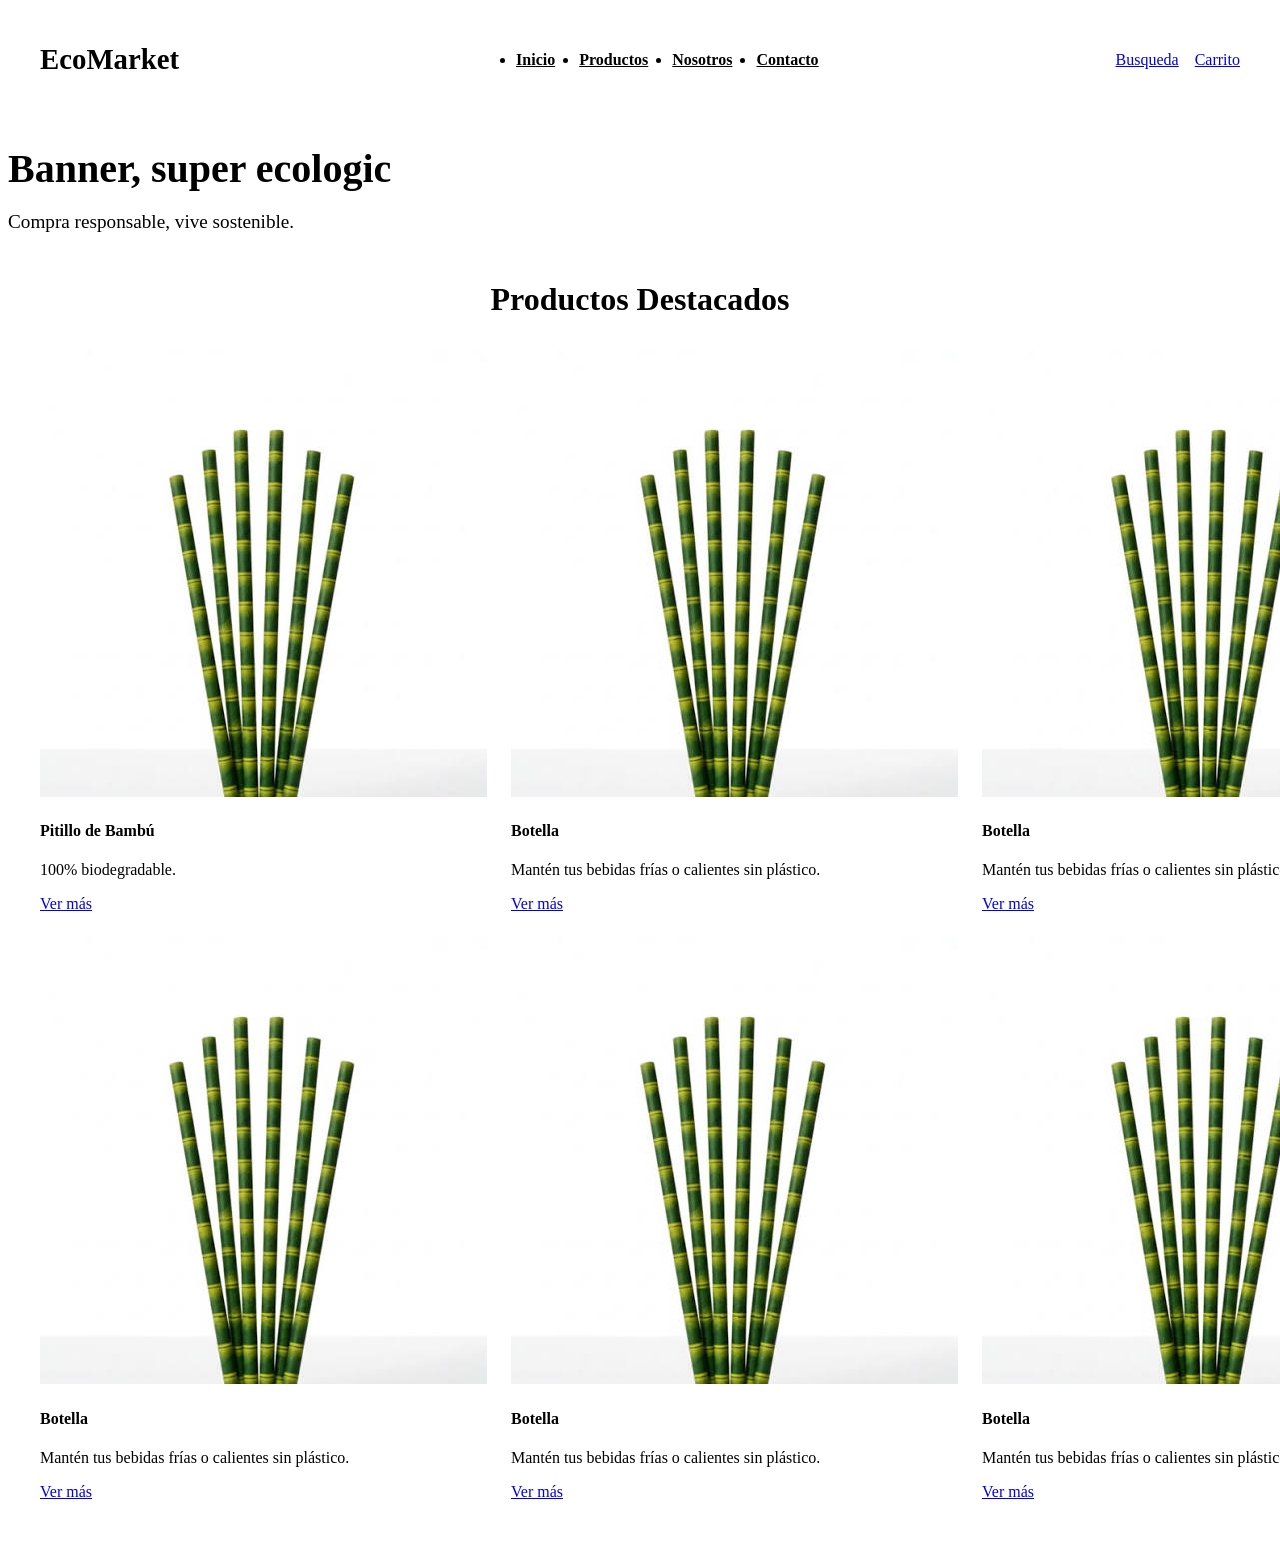
==== index.html @ 339e7976 "se trabajo en la creacion de main.css y la pagina principal con la estructura de 6 productos destaca" ====
<!DOCTYPE html>
<html lang="en">
<head>
    <meta charset="UTF-8">
    <meta name="viewport" content="width=device-width, initial-scale=1.0">
    <title>Eco-market</title>
    <link rel="stylesheet" href="css/main.css">
    <link rel="stylesheet" href="Css/layout.css">
</head>
<body>
    <header class="site-header">
        <div class="logo">
            <h1>EcoMarket</h1>
        </div>
        <nav class="nav-menu">
            <ul>
                <li><a href="index.html">Inicio</a></li>
                <li><a href="views/products.html">Productos</a></li>
                <li><a href="views/sobre-nosotros.html">Nosotros</a></li>
                <li><a href="views/contacto.html">Contacto</a></li>
            </ul>
        </nav>
        <div class="header-actions">
            <a href="#" class="search-btn" aria-label="Buscar">Busqueda</a>
            <a href="#" class="cart-btn" aria-label="Carrito">Carrito</a>
        </div>
    </header>
    <section class="hero-banner">
        <div class="hero-content">
            <h2>Banner, super ecologic</h2>
            <p>Compra responsable, vive sostenible.</p>
        </div>
    </section>
    <main class="main-content">
        <section class="featured-products">
            <h3>Productos Destacados</h3>
            
            <div class="products-grid">
                <article class="product-card">
                    <img src="img/products/product1.jpg" alt="Cepillo de bambú">
                    <h4>Pitillo de Bambú</h4>
                    <p>100% biodegradable.</p>
                    <a href="views/products.html" class="button-details">Ver más</a>
                </article>
                <article class="product-card">
                    <img src="img/products/product1.jpg" alt="Botella reutilizable">
                    <h4>Botella</h4>
                    <p>Mantén tus bebidas frías o calientes sin plástico.</p>
                    <a href="views/products.html" class="button-details">Ver más</a>
                </article>
                <article class="product-card">
                    <img src="img/products/product1.jpg" alt="Botella reutilizable">
                    <h4>Botella</h4>
                    <p>Mantén tus bebidas frías o calientes sin plástico.</p>
                    <a href="views/products.html" class="button-details">Ver más</a>
                </article>
                <article class="product-card">
                    <img src="img/products/product1.jpg" alt="Botella reutilizable">
                    <h4>Botella</h4>
                    <p>Mantén tus bebidas frías o calientes sin plástico.</p>
                    <a href="views/products.html" class="button-details">Ver más</a>
                </article>
                <article class="product-card">
                    <img src="img/products/product1.jpg" alt="Botella reutilizable">
                    <h4>Botella</h4>
                    <p>Mantén tus bebidas frías o calientes sin plástico.</p>
                    <a href="views/products.html" class="button-details">Ver más</a>
                </article>
                <article class="product-card">
                    <img src="img/products/product1.jpg" alt="Botella reutilizable">
                    <h4>Botella</h4>
                    <p>Mantén tus bebidas frías o calientes sin plástico.</p>
                    <a href="views/products.html" class="button-details">Ver más</a>
                </article>
            </div>
        </section>
    </main>
</body>
</html>
---- Css/layout.css ----
/* layout-Header, Footer, Grid systems*/
/* main */
.site-header {
  background-color: var(--white);
  padding: 1rem 2rem;
  display: flex;
  justify-content: space-between;
  align-items: center;
  box-shadow: 0 2px 8px var(--shadow-color);
  position: sticky;
  top: 0;
  z-index: 100;
}

.logo h1 {
  color: var(--primary-dark);
  font-size: 1.8rem;
  font-weight: bold;
}

.nav-menu ul {
  display: flex;
  gap: 1.5rem;
}

.nav-menu a {
  font-weight: 600;
  color: var(--text-color);
  transition: color var(--transition-fast);
}

.nav-menu a.active,
.nav-menu a:hover {
  color: var(--primary-dark);
}

.header-actions {
  display: flex;
  gap: 1rem;
}




.hero-content h2 {
  font-size: 2.5rem;
  margin-bottom: 1rem;
}

.hero-content p {
  font-size: 1.2rem;
  margin-bottom: 2rem;
}


.main-content {
  max-width: 1200px;
  margin: 3rem auto;
  padding: 0 1.5rem;
}

.featured-products h3 {
  text-align: center;
  font-size: 2rem;
  margin-bottom: 2rem;
  color: var(--primary-dark);
}


.products-grid {
  display: grid;
  grid-template-columns: repeat(1, 1fr); /* 1 columna en móvil */
  gap: 2rem;
}

/*BASE PARA CELULARES (Se aplica por defecto a pantallas pequeñas) */
.products-grid {
  display: grid;
  grid-template-columns: 1fr; /* Una sola columna para que encaje perfecto en el celular */
  gap: 1.5rem;
}



/* 3. ESCRITORIO / COMPUTADOR (Se activa en pantallas mayores a 1024px) */
@media (min-width: 1024px) {
  .products-grid {
    grid-template-columns: repeat(3, 1fr); /* Se expande a 3 columnas */
  }
}

@media (min-width: 1024px) {
  .products-grid {
    grid-template-columns: repeat(3, 1fr); /* 3 columnas en escritorio */
  }
}


.site-footer {
  background-color: var(--text-color);
  color: var(--white);
  text-align: center;
  padding: 2rem 1rem;
  margin-top: 4rem;
}

.site-footer p {
  margin-bottom: 0.5rem;
  font-size: 0.9rem;
}
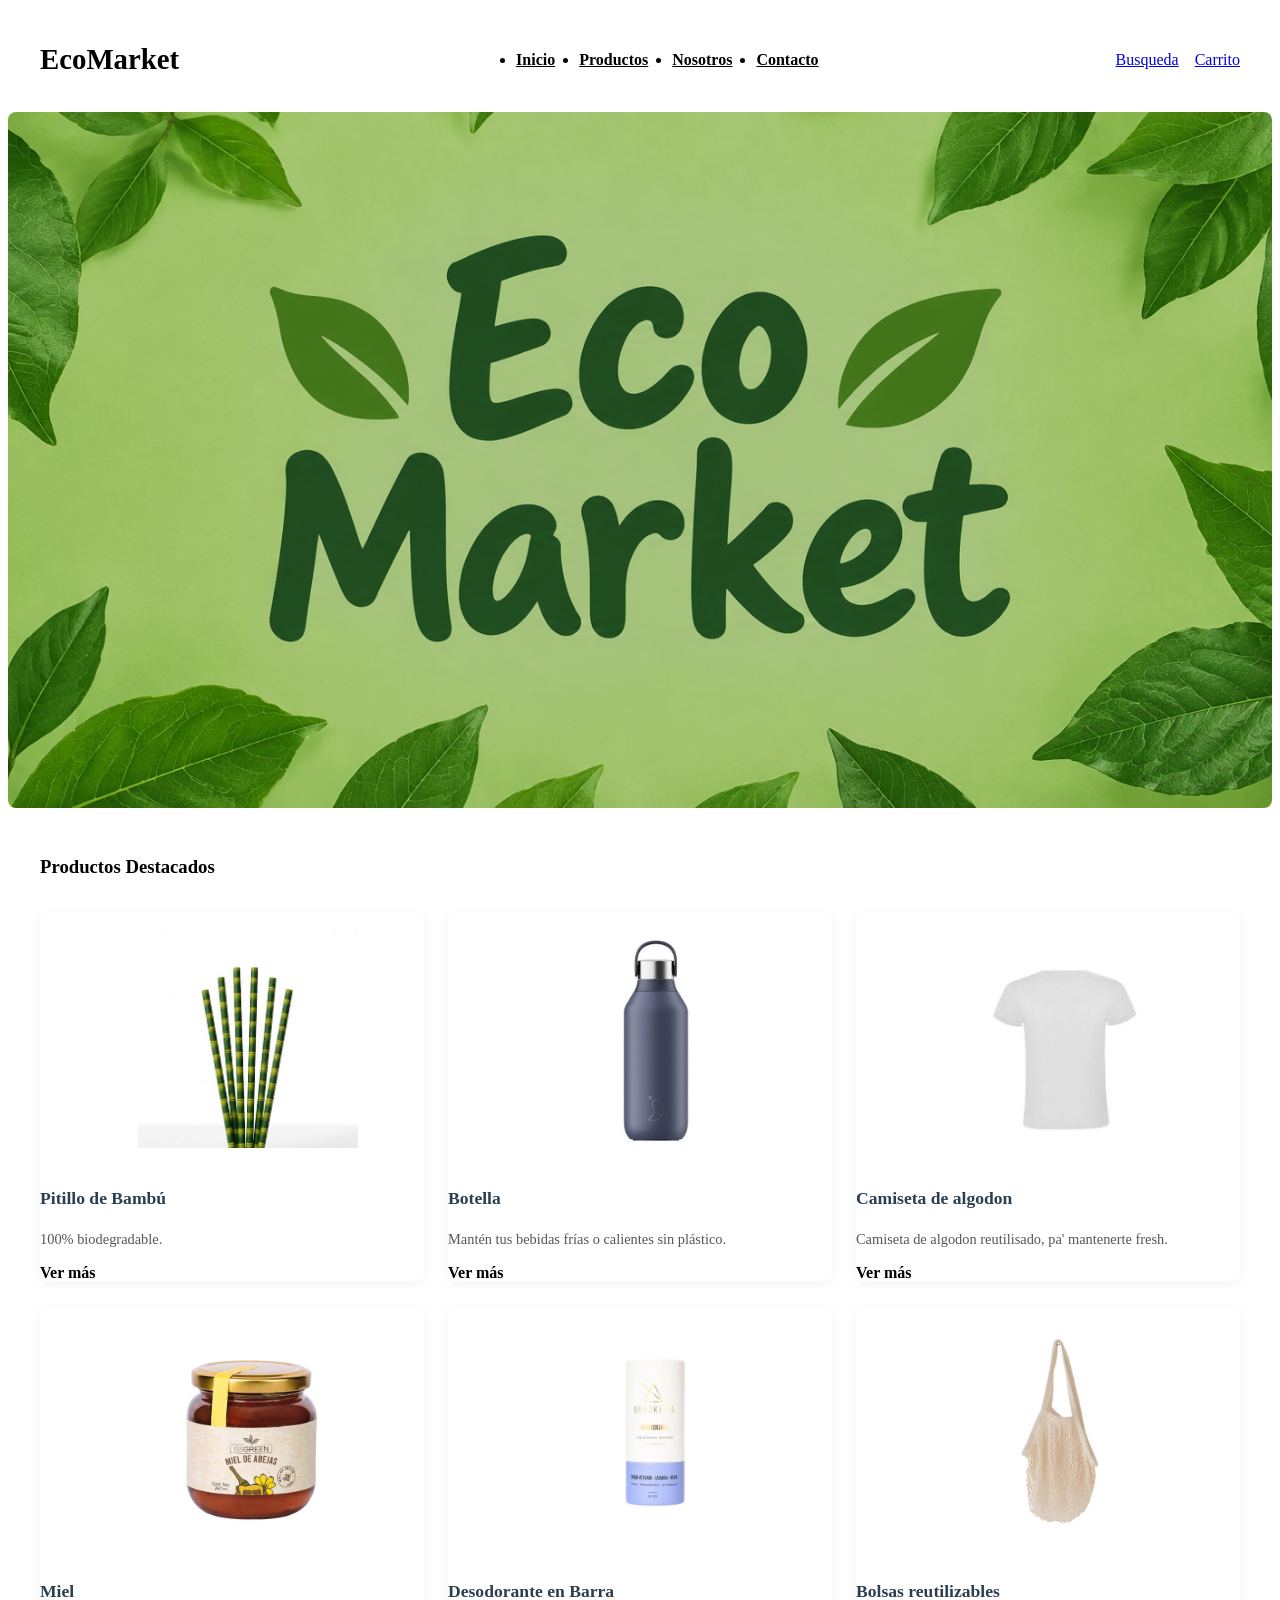
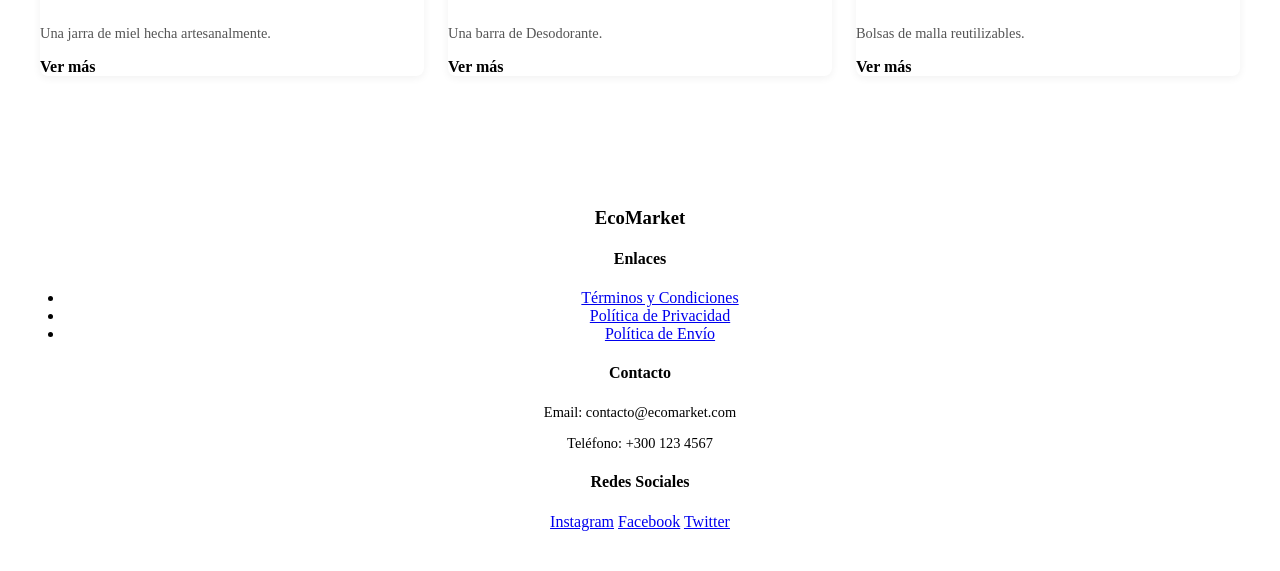
==== commit 2078383e: "pagina principal con sus productos destacados, logo y enlaces" ====
--- a/index.html
+++ b/index.html
@@ -26,10 +26,7 @@
         </div>
     </header>
     <section class="hero-banner">
-        <div class="hero-content">
-            <h2>Banner, super ecologic</h2>
-            <p>Compra responsable, vive sostenible.</p>
-        </div>
+        <div class="hero-content"></div>
     </section>
     <main class="main-content">
         <section class="featured-products">
@@ -43,37 +40,65 @@
                     <a href="views/products.html" class="button-details">Ver más</a>
                 </article>
                 <article class="product-card">
-                    <img src="img/products/product1.jpg" alt="Botella reutilizable">
+                    <img src="img/products/product2.jpg" alt="Botella reutilizable">
                     <h4>Botella</h4>
                     <p>Mantén tus bebidas frías o calientes sin plástico.</p>
                     <a href="views/products.html" class="button-details">Ver más</a>
                 </article>
                 <article class="product-card">
-                    <img src="img/products/product1.jpg" alt="Botella reutilizable">
-                    <h4>Botella</h4>
-                    <p>Mantén tus bebidas frías o calientes sin plástico.</p>
+                    <img src="img/products/product4.png" alt="Camiseta">
+                    <h4>Camiseta de algodon</h4>
+                    <p>Camiseta de algodon reutilisado, pa' mantenerte fresh.</p>
                     <a href="views/products.html" class="button-details">Ver más</a>
                 </article>
                 <article class="product-card">
-                    <img src="img/products/product1.jpg" alt="Botella reutilizable">
-                    <h4>Botella</h4>
-                    <p>Mantén tus bebidas frías o calientes sin plástico.</p>
+                    <img src="img/products/product7.png" alt="Miel">
+                    <h4>Miel</h4>
+                    <p>Una jarra de miel hecha artesanalmente.</p>
                     <a href="views/products.html" class="button-details">Ver más</a>
                 </article>
                 <article class="product-card">
-                    <img src="img/products/product1.jpg" alt="Botella reutilizable">
-                    <h4>Botella</h4>
-                    <p>Mantén tus bebidas frías o calientes sin plástico.</p>
+                    <img src="img/products/product8.png" alt="Desodorante">
+                    <h4>Desodorante en Barra</h4>
+                    <p>Una barra de Desodorante.</p>
                     <a href="views/products.html" class="button-details">Ver más</a>
                 </article>
                 <article class="product-card">
-                    <img src="img/products/product1.jpg" alt="Botella reutilizable">
-                    <h4>Botella</h4>
-                    <p>Mantén tus bebidas frías o calientes sin plástico.</p>
+                    <img src="img/products/product5.png" alt="Bolsas reutilizable">
+                    <h4>Bolsas reutilizables</h4>
+                    <p>Bolsas de malla reutilizables.</p>
                     <a href="views/products.html" class="button-details">Ver más</a>
                 </article>
             </div>
         </section>
     </main>
+    <footer class="site-footer">
+        <div class="footer-container">
+            <div class="footer-col">
+                <h3>EcoMarket</h3>
+            </div>
+            <div class="footer-col">
+                <h4>Enlaces</h4>
+                <ul>
+                    <li><a href="#">Términos y Condiciones</a></li>
+                    <li><a href="#">Política de Privacidad</a></li>
+                    <li><a href="#">Política de Envío</a></li>
+                </ul>
+            </div>
+            <div class="footer-col">
+                <h4>Contacto</h4>
+                <p>Email: contacto@ecomarket.com</p>
+                <p>Teléfono: +300 123 4567</p>
+            </div>
+            <div class="footer-col">
+                <h4>Redes Sociales</h4>
+                <div class="social-links">
+                    <a href="#" target="_blank">Instagram</a>
+                    <a href="#" target="_blank">Facebook</a>
+                    <a href="#" target="_blank">Twitter</a>
+                </div>
+            </div>
+        </div>
+    </footer>
 </body>
 </html>
--- a/Css/layout.css
+++ b/Css/layout.css
@@ -42,16 +42,65 @@
 
 
 
-.hero-content h2 {
-  font-size: 2.5rem;
+.hero-banner {
+  background-image: url('../img/hero/hero.jpg'); 
+  background-size: cover; 
+  background-position: center; 
+  background-repeat: no-repeat; 
+  min-height: 600px; 
+  display: flex;
+  justify-content: center; 
+  padding: 3rem;
+  border-radius: var(--border-radius, 8px);
+  margin-bottom: 2rem; 
+}
+
+.product-card {
+  background-color: var(--white);
+  border-radius: 8px;
+  overflow: hidden; 
+  box-shadow: 0 2px 8px rgba(0, 0, 0, 0.06);
+  display: flex;
+  flex-direction: column;
+  height: 100%;
+}
+
+.product-card img {
+  width: 100%;
+  height: 220px; 
+  object-fit: contain; 
+  padding: 1rem;
+  background-color:var(--white)
+}
+
+.product-card-body,
+.product-card-content {
+  padding: 1.2rem;
+  display: flex;
+  flex-direction: column;
+  flex-grow: 1; 
+}
+
+.product-card h4,
+.product-card h3 {
+  font-size: 1.1rem;
+  font-weight: 700;
+  color: #2c3e50;
+  margin-bottom: 0.5rem;
+}
+
+.product-card p {
+  font-size: 0.9rem;
+  color: #555555;
   margin-bottom: 1rem;
-}
-
-.hero-content p {
-  font-size: 1.2rem;
-  margin-bottom: 2rem;
-}
-
+  flex-grow: 1; 
+}
+
+.product-card a {
+  color: var(--text-color);
+  font-weight: 600;
+  text-decoration: none;
+}
 
 .main-content {
   max-width: 1200px;
@@ -59,19 +108,85 @@
   padding: 0 1.5rem;
 }
 
-.featured-products h3 {
-  text-align: center;
-  font-size: 2rem;
-  margin-bottom: 2rem;
+
+.filters-sidebar {
+  background-color: var(--white);
+  padding: 1.5rem;
+  border-radius: var(--border-radius);
+  box-shadow: 0 4px 12px var(--shadow-color);
+  height: fit-content;
+}
+
+.filter-group {
+  margin-bottom: 1.5rem;
+}
+
+.filter-group h4 {
+  margin-bottom: 0.5rem;
   color: var(--primary-dark);
 }
 
-
 .products-grid {
   display: grid;
-  grid-template-columns: repeat(1, 1fr); /* 1 columna en móvil */
+  grid-template-columns: 1fr;
+  gap: 1.5rem;
+}
+
+.pagination {
+  display: flex;
+  justify-content: center;
+  gap: 0.5rem;
+  margin-top: 3rem;
+}
+
+.page-link {
+  padding: 0.5rem 1rem;
+  background-color: var(--white);
+  border: 1px solid #ddd;
+  border-radius: 8px;
+  color: var(--text-color);
+  font-weight: 600;
+}
+
+.page-link.active,
+.page-link:hover {
+  background-color: var(--primary-color);
+  color: var(--white);
+  border-color: var(--primary-color);
+}
+.catalog-layout {
+  display: grid;
+  grid-template-columns: 260px 1fr; /* 260px para los filtros, el resto (1fr) para los productos */
   gap: 2rem;
-}
+  padding: 2rem;
+  align-items: start;
+  max-width: 1200px;
+  margin: 0 auto;
+}
+
+@media (min-width: 1024px) {
+  .catalog-layout {
+    grid-template-columns: 250px 1fr;
+  }
+
+  .filters-sidebar {
+    position: sticky;
+    top: 5rem;
+  }
+
+  .products-grid {
+    grid-template-columns: repeat(3, 1fr);
+  }
+}
+
+.featured-products-grid,
+.products-grid {
+  display: grid;
+  grid-template-columns: repeat(auto-fit, minmax(250px, 1fr));
+  gap: 2rem;
+  padding: 1rem 0;
+}
+
 
 /*BASE PARA CELULARES (Se aplica por defecto a pantallas pequeñas) */
 .products-grid {
@@ -109,3 +224,26 @@
   font-size: 0.9rem;
 }
 
+/* Layout */
+.contact-layout {
+  display: grid;
+  grid-template-columns: 2fr 1fr;
+  gap: 2rem;
+  padding: 2rem;
+  max-width: 1100px;
+  margin: 0 auto;
+  align-items: start;
+}
+
+.contact-info-sidebar {
+  display: flex;
+  flex-direction: column;
+  gap: 1.5rem;
+}
+
+
+@media (max-width: 768px) {
+  .contact-layout {
+    grid-template-columns: 1fr;
+  }
+}
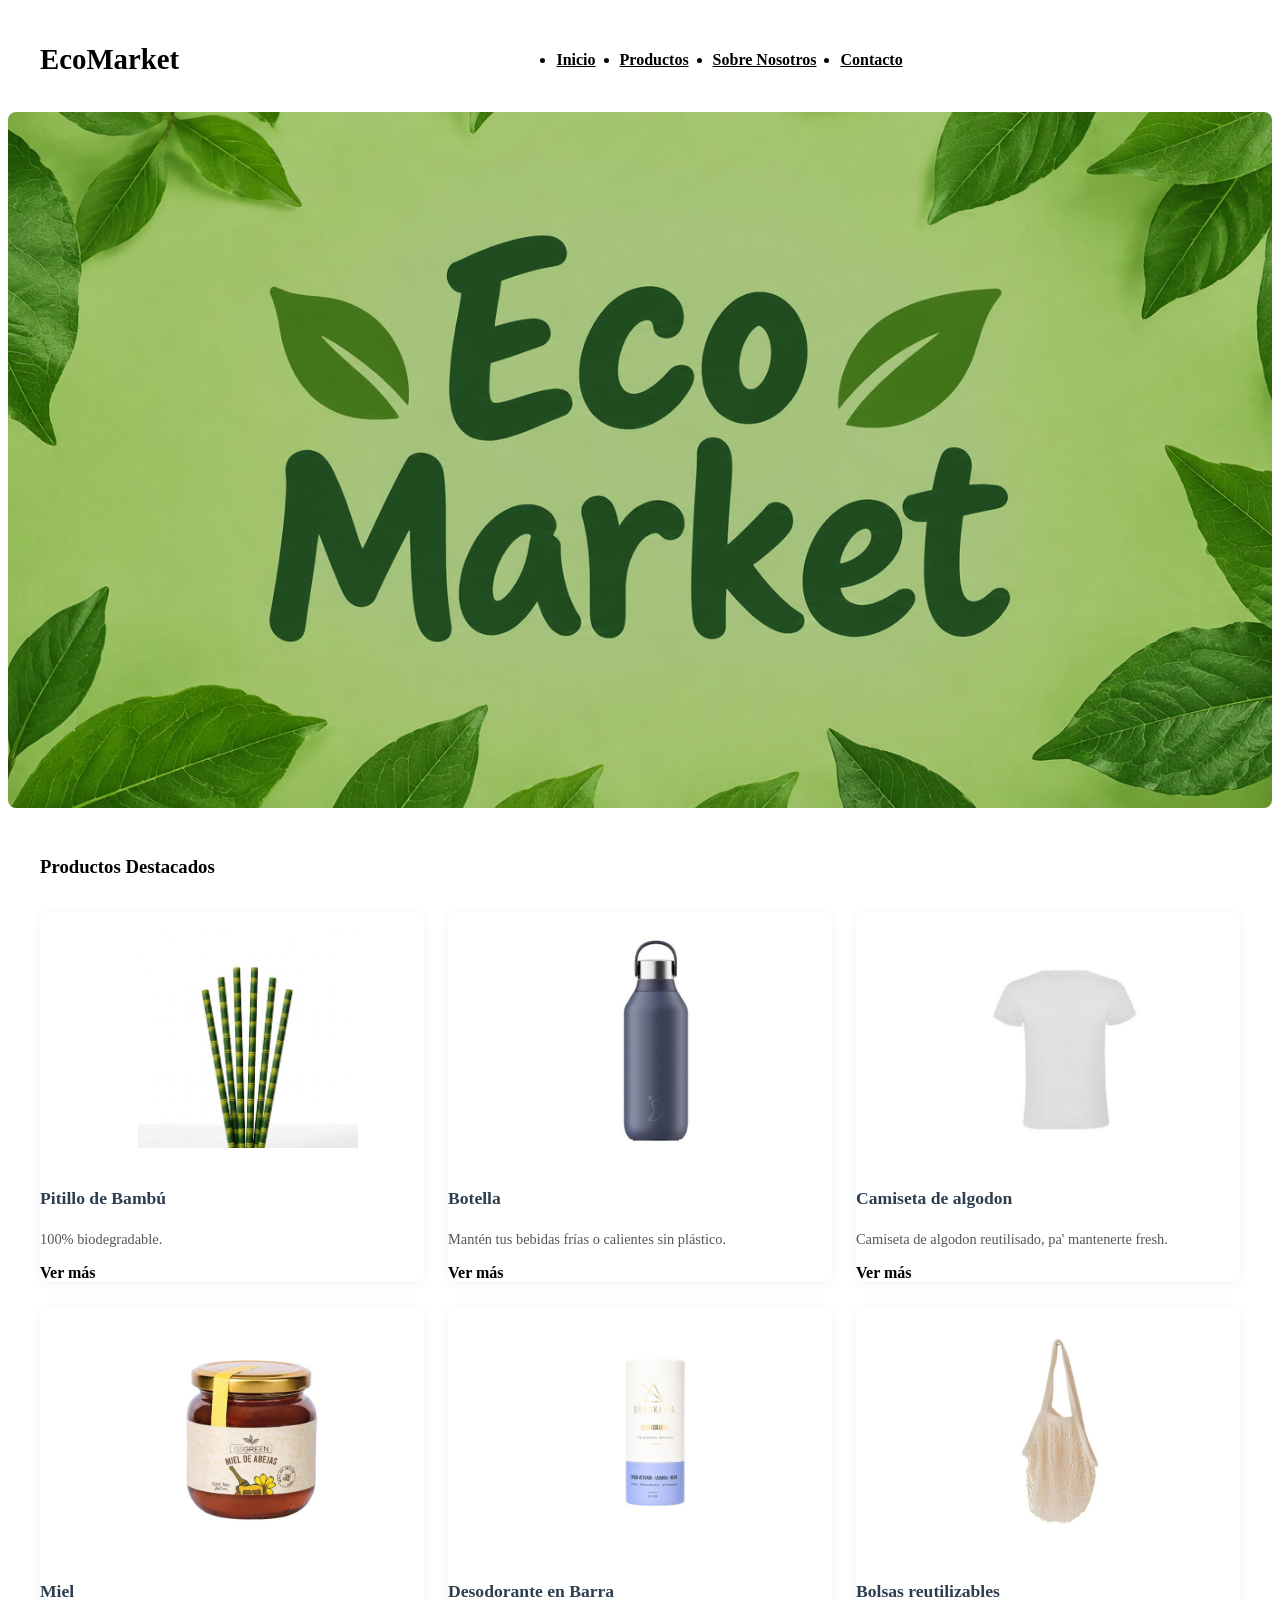
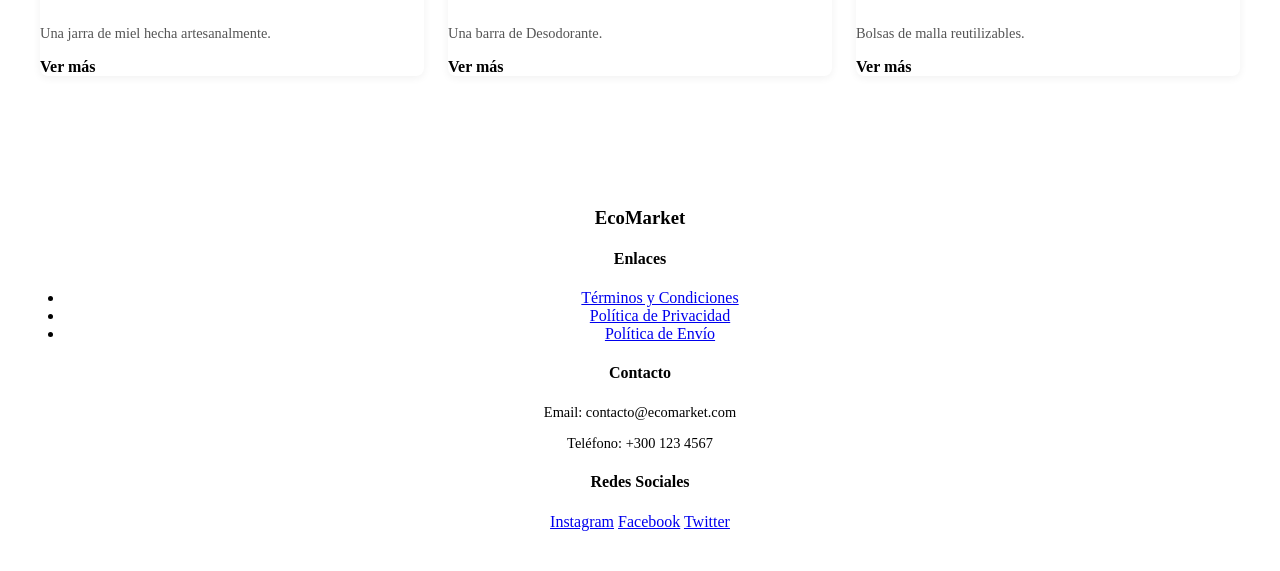
==== commit 0dc3e6e1: "añadido la información de la pagina sobre nosotros más el banner y animaciones" ====
--- a/index.html
+++ b/index.html
@@ -16,14 +16,11 @@
             <ul>
                 <li><a href="index.html">Inicio</a></li>
                 <li><a href="views/products.html">Productos</a></li>
-                <li><a href="views/sobre-nosotros.html">Nosotros</a></li>
+                <li><a href="views/sobre-nosotros.html">Sobre Nosotros</a></li>
                 <li><a href="views/contacto.html">Contacto</a></li>
             </ul>
         </nav>
-        <div class="header-actions">
-            <a href="#" class="search-btn" aria-label="Buscar">Busqueda</a>
-            <a href="#" class="cart-btn" aria-label="Carrito">Carrito</a>
-        </div>
+        <div class="header-actions"></div>
     </header>
     <section class="hero-banner">
         <div class="hero-content"></div>
--- a/Css/layout.css
+++ b/Css/layout.css
@@ -27,11 +27,6 @@
   font-weight: 600;
   color: var(--text-color);
   transition: color var(--transition-fast);
-}
-
-.nav-menu a.active,
-.nav-menu a:hover {
-  color: var(--primary-dark);
 }
 
 .header-actions {
@@ -224,26 +219,80 @@
   font-size: 0.9rem;
 }
 
-/* Layout */
-.contact-layout {
-  display: grid;
-  grid-template-columns: 2fr 1fr;
-  gap: 2rem;
-  padding: 2rem;
+/* Layout Sobre Nosotros */
+.about-layout {
   max-width: 1100px;
   margin: 0 auto;
-  align-items: start;
-}
-
-.contact-info-sidebar {
-  display: flex;
-  flex-direction: column;
-  gap: 1.5rem;
-}
-
+  padding: 2rem;
+  display: flex;
+  flex-direction: column;
+  gap: 2rem;
+}
+
+.about-block {
+  display: grid;
+  gap: 2rem;
+  align-items: center;
+}
+
+.about-block.left-image {
+  grid-template-columns: 250px 1fr;
+}
+
+.about-block.right-image {
+  grid-template-columns: 1fr 250px;
+}
 
 @media (max-width: 768px) {
-  .contact-layout {
+  .about-block.left-image,
+  .about-block.right-image {
     grid-template-columns: 1fr;
   }
+
+  .about-block.right-image .about-image-placeholder {
+    grid-row: 1;
+  }
+}
+.story-image {
+  flex: 1;
+  background-color: #f4f6f8;
+  height: 250px;
+  border-radius: 6px;
+  display: flex;
+  align-items: center;
+  justify-content: center;
+  color: #888888;
+  border: 1px dashed #cccccc;
+  font-weight: 500;
+}
+.testimonial-carousel {
+  display: flex;
+  gap: 1.5rem;
+  overflow-x: auto;
+  padding-bottom: 1rem;
+  padding: 10px 5px 15px 5px;
+  scroll-snap-type: x mandatory;
+  scrollbar-width: thin;
+}
+
+.testimonial-card {
+  flex: 0 0 320px;
+  scroll-snap-align: start;
+  background-color: #ffffff;
+  padding: 2rem;
+  border-radius: 8px;
+  border: 1px solid #e0e0e0;
+  display: flex;
+  flex-direction: column;
+  align-items: center;
+  text-align: center;
+}
+@media (max-width: 768px) {
+  .story-section {
+    flex-direction: column;
+  }
+  .story-image {
+    width: 100%;
+    height: 180px;
+  }
 }
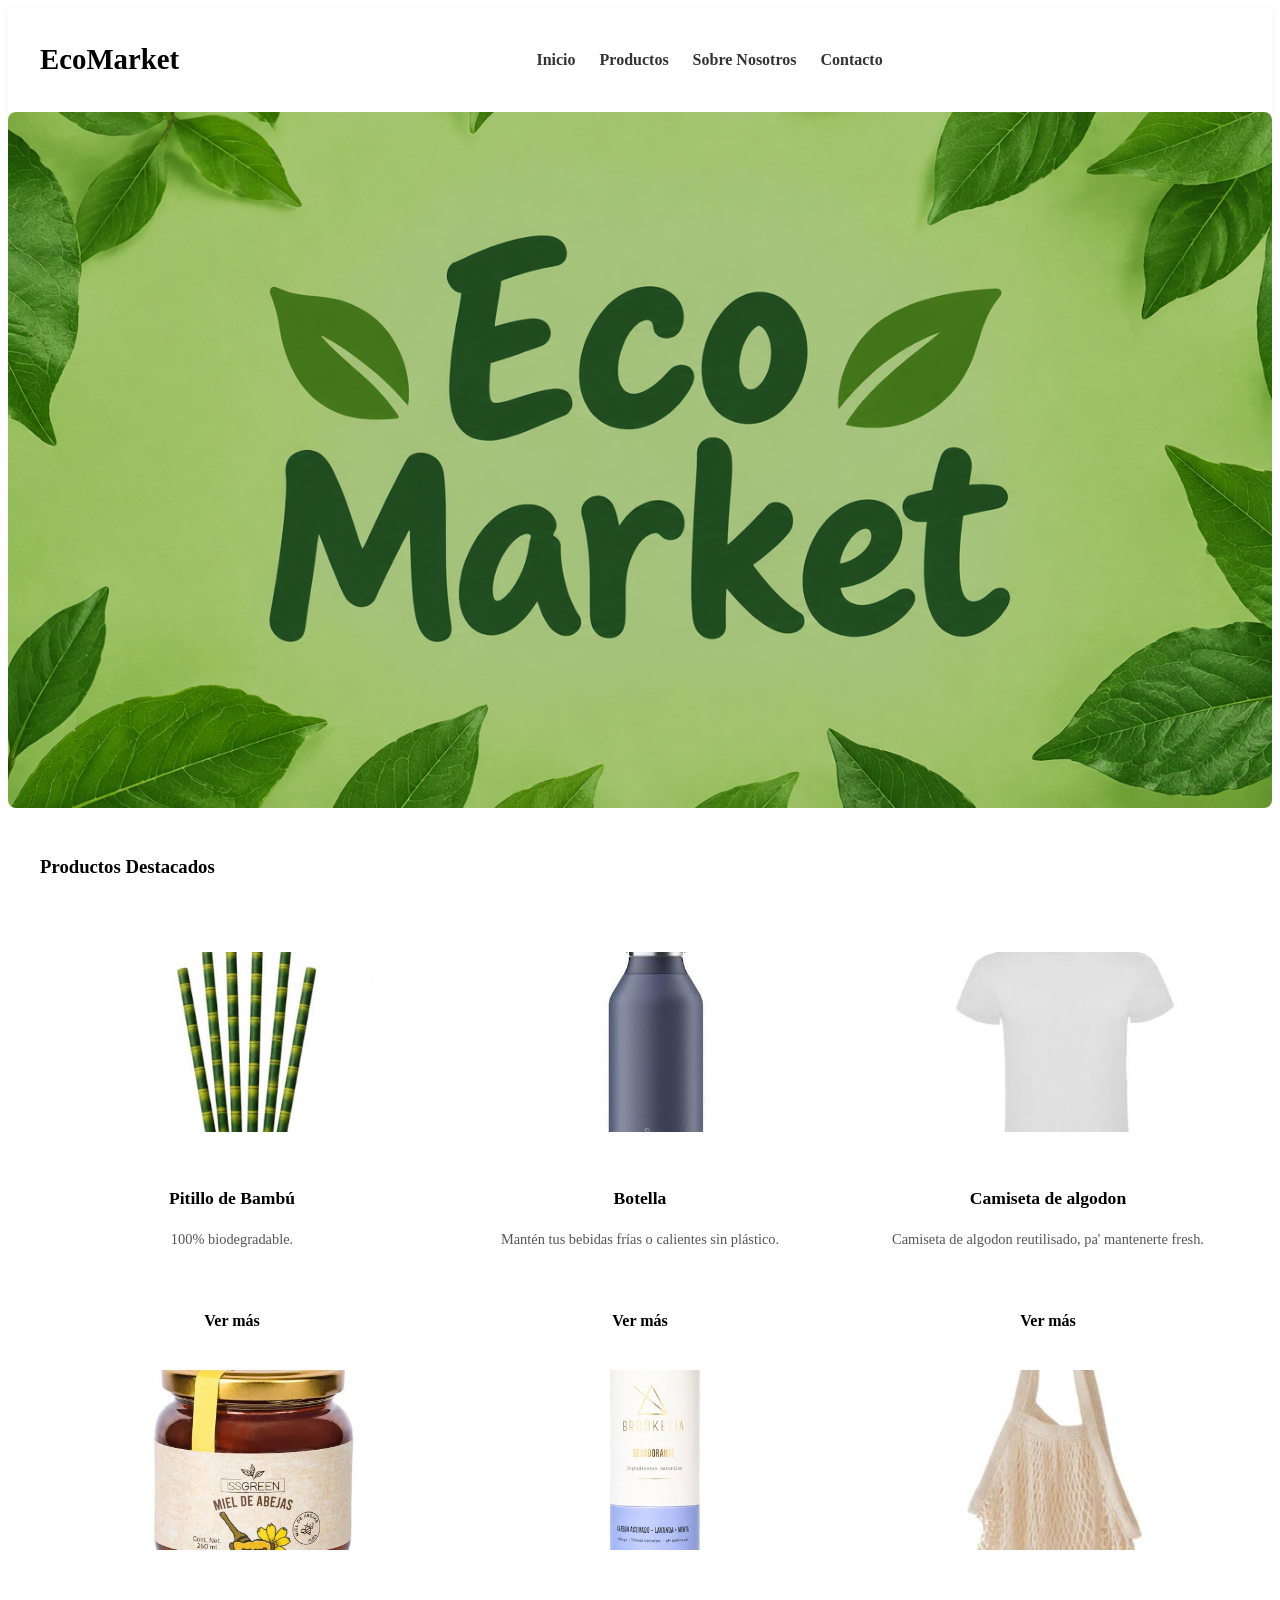
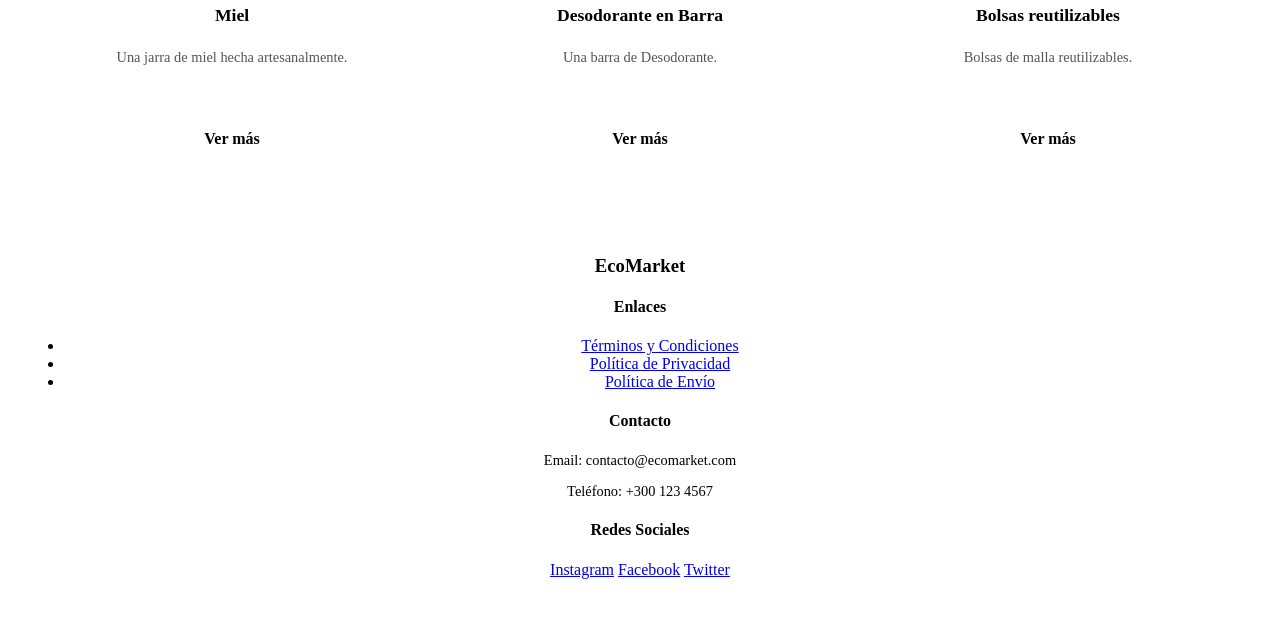
==== commit dfd0e63e: "corrigiendo rutas de css en el index principal" ====
--- a/index.html
+++ b/index.html
@@ -6,6 +6,8 @@
     <title>Eco-market</title>
     <link rel="stylesheet" href="css/main.css">
     <link rel="stylesheet" href="Css/layout.css">
+    <link rel="stylesheet" href="Css/animations.css">
+    <link rel="stylesheet" href="Css/components.css">
 </head>
 <body>
     <header class="site-header">
@@ -22,7 +24,7 @@
         </nav>
         <div class="header-actions"></div>
     </header>
-    <section class="hero-banner">
+    <section class="hero-banner-principal">
         <div class="hero-content"></div>
     </section>
     <main class="main-content">
--- a/Css/layout.css
+++ b/Css/layout.css
@@ -1,16 +1,44 @@
 /* layout-Header, Footer, Grid systems*/
 /* main */
 .site-header {
-  background-color: var(--white);
-  padding: 1rem 2rem;
   display: flex;
   justify-content: space-between;
   align-items: center;
-  box-shadow: 0 2px 8px var(--shadow-color);
-  position: sticky;
-  top: 0;
-  z-index: 100;
-}
+  padding: 1rem 2rem;
+  background-color: var(--white, #ffffff);
+  box-shadow: 0 2px 8px rgba(0, 0, 0, 0.05);
+}
+
+.nav-menu ul {
+  display: flex;
+  gap: 1.5rem;
+  list-style: none; 
+  margin: 0;
+  padding: 0;
+}
+
+.nav-menu a {
+  text-decoration: none;
+  font-weight: 600;
+  color: #333333;
+}
+
+
+.main-content, 
+.featured-section {
+  max-width: 1200px;
+  margin: 0 auto;       
+  padding: 2rem;        
+}
+
+.featured-section h2, 
+.section-title {
+  font-size: 2rem;
+  font-weight: 700;
+  color: #2c3e50;
+  margin-bottom: 1.5rem;
+}
+
 
 .logo h1 {
   color: var(--primary-dark);
@@ -23,11 +51,6 @@
   gap: 1.5rem;
 }
 
-.nav-menu a {
-  font-weight: 600;
-  color: var(--text-color);
-  transition: color var(--transition-fast);
-}
 
 .header-actions {
   display: flex;
--- a/Css/animations.css
+++ b/Css/animations.css
@@ -0,0 +1,45 @@
+.btn-details:hover {
+  background-color: var(--primary-dark);
+  color: var(--white);
+}
+.filter-label {
+    transition: background-color 0.2s ease, color 0.2s ease;
+}
+/* animaciones contacto*/
+.btn-submit {
+  transition: background-color 0.3s ease, transform 0.2s ease;
+}
+
+.nav-menu a.active,
+.nav-menu a:hover {
+  color: var(--primary-dark);
+}
+
+.btn-submit:hover {
+  background-color: var(--primarly-dark);
+  transform: translateY(-2px);
+}
+
+.form-input:not(:placeholder-shown),
+.form-textarea:not(:placeholder-shown) {
+  border-color: #d32f2f; /* Rojo */
+  box-shadow: 0 0 0 3px rgba(211, 47, 47, 0.1); 
+}
+
+.form-input:focus:valid {
+  outline: none;
+  border-color: var(--primary-color);
+  box-shadow: 0 0 0 3px rgba(46, 125, 50, 0.15);
+}
+.principle-card,
+.testimonial-card,
+.story-section {
+  transition: transform 0.3s ease, box-shadow 0.3s ease;
+}
+
+.principle-card:hover,
+.testimonial-card:hover,
+.story-section:hover {
+  transform: translateY(-5px);
+  box-shadow: 0 8px 20px rgba(0, 0, 0, 0.08);
+}
--- a/Css/components.css
+++ b/Css/components.css
@@ -0,0 +1,245 @@
+/* components */
+
+.hero-banner-principal {
+  background-image: url('../img/hero/hero.jpg'); 
+  background-size: cover; 
+  background-position: center; 
+  background-repeat: no-repeat; 
+  min-height: 600px; 
+  display: flex;
+  justify-content: center; 
+  padding: 3rem;
+  border-radius: var(--border-radius, 8px);
+  margin-bottom: 2rem; 
+}
+
+.product-card {
+  background-color: var(--white);
+  border-radius: var(--border-radius);
+  padding: 1.5rem;
+  text-align: center;
+  box-shadow: 0 4px 12px var(--shadow-color);
+  
+
+  display: flex;
+  flex-direction: column;
+  justify-content: space-between;
+  position: relative; 
+  
+  transition: transform var(--transition-fast), box-shadow var(--transition-fast);
+}
+
+.product-card img {
+  border-radius: calc(var(--border-radius) - 4px);
+  height: 180px;
+  object-fit: cover;
+  margin-bottom: 1rem;
+}
+
+.product-card h4 {
+  font-size: 1.1rem;
+  margin-bottom: 0.5rem;
+  color: var(--text-color);
+}
+
+.product-price {
+  font-weight: bold;
+  color: var(--primary-dark);
+  font-size: 1.1rem;
+  margin-bottom: 1rem;
+}
+
+
+.btn-details {
+  display: inline-block;
+  background-color: transparent;
+  color: var(--primary-dark);
+  border: 2px solid var(--primary-dark);
+  padding: 0.5rem 1.2rem;
+  font-weight: 600;
+  border-radius: 20px;
+  transition: all var(--transition-fast);
+}
+
+
+
+/* Ocultar los inputs de radio técnicos */
+.hidden-radio {
+  display: none;
+}
+
+
+.filter-label {
+  display: block;
+  padding: 0.6rem 1rem;
+  margin-bottom: 0.4rem;
+  background-color: #f4f6f8;
+  border-radius: 4px;
+  cursor: pointer;
+  font-weight: 500;
+}
+
+.filter-label:hover {
+  background-color: #e0e0e0;
+}
+
+#cat-todos:checked ~ .filters-sidebar label[for="cat-todos"],
+#cat-cuidado:checked ~ .filters-sidebar label[for="cat-cuidado"],
+#cat-hogar:checked ~ .filters-sidebar label[for="cat-hogar"], 
+#cat-alimento:checked ~ .filters-sidebar label[for="cat-alimento"], 
+#cat-moda:checked ~ .filters-sidebar label[for="cat-moda"] {
+  background-color: var(--primary-dark);
+  color: var(--white);
+  font-weight: 600;
+}
+
+#cat-cuidado:checked ~ .catalog-section .products-grid .product-card:not(.item-cuidado) {
+  display: none;
+}
+
+#cat-hogar:checked ~ .catalog-section .products-grid .product-card:not(.item-hogar) {
+  display: none;
+}
+
+#cat-alimento:checked ~ .catalog-section .products-grid .product-card:not(.item-alimento) {
+  display: none;
+}
+
+#cat-moda:checked ~ .catalog-section .products-grid .product-card:not(.item-moda) {
+  display: none;
+}
+
+/* contacto*/
+/* Tarjeta principal */
+.contact-form-card {
+  background-color: #ffffff;
+  padding: 2.5rem;
+  border: 1px solid #e0e0e0;
+}
+
+/* components sobre nosostros*/
+.hero-banner {
+  background-image: url('../img/hero/hero-sobre-nosotros.jpg'); 
+  background-size: cover; 
+  background-position: center; 
+  background-repeat: no-repeat; 
+  
+
+  min-height: 600px; 
+
+  display: flex;
+  justify-content: center; 
+  align-items: center; 
+  padding: 3rem;
+  border-radius: var(--border-radius, 8px);
+  margin-bottom: 2rem; 
+}
+
+.hero-content,.hero-content h3 {
+
+  text-align: center;
+  max-width: 600px; 
+  color: var(--text-color); 
+  font-size: 3.5rem; 
+  margin-bottom: 5.5rem; 
+  font-weight: 700;
+}
+
+
+
+.contact-form-card h2 {
+  font-size: 1.8rem;
+  margin-bottom: 1.5rem;
+  color: #2c3e50;
+}
+
+.form-group {
+  margin-bottom: 1.5rem;
+}
+
+.form-group label {
+  display: block;
+  margin-bottom: 0.5rem;
+  font-weight: 600;
+  color: #333333;
+}
+
+.form-input {
+  width: 100%;
+  padding: 0.75rem;
+  border: 1px solid #cccccc;
+  border-radius: 6px;
+  font-size: 0.95rem;
+  box-sizing: border-box;
+}
+
+.form-input:focus {
+  outline: none;
+  border-color: #2e7d32;
+  box-shadow: 0 0 0 3px rgba(46, 125, 50, 0.15);
+}
+
+.form-textarea {
+  resize: vertical;
+  min-height: 120px;
+}
+.btn-submit {
+  background-color: var(--primary-color);
+  color: var(--white);
+  padding: 0.8rem;
+  border-radius: 6px;
+  border: none;
+}
+
+.info-card {
+  background-color: var(--white);
+  padding: 1.5rem;
+  border: 1px solid #e0e0e0;
+  border-radius: 8px;
+  box-shadow: 0 2px 8px var(--shadow-color);
+}
+
+.info-card h3 {
+  font-size: 1.1rem;
+  color: #333333;
+  margin-bottom: 0.5rem;
+}
+
+.info-highlight {
+  font-size: 1.2rem;
+  font-weight: bold;
+  color: var(--primary-dark);
+}
+.about-hero-card h2 {
+  font-size: 2.2rem;
+  color: #2c3e50;
+  margin-bottom: 0.5rem;
+}
+
+.about-tagline {
+  font-size: 1.1rem;
+  color: #666666;
+  margin: 0;
+}
+
+
+.about-block {
+  background-color: #ffffff;
+  padding: 2rem;
+  border: 5px solid #e0e0e0;
+  border-radius: 8px;
+  box-shadow: 0 2px 8px rgba(0, 0, 0, 0.04);
+}
+
+
+
+.about-text-content p {
+  line-height: 1.6;
+  color: #444444;
+  margin-bottom: 1rem;
+  font-size: 0.95rem;
+}
+
+.about-text-content p:last-child {
+  margin-bottom: 0;
+}
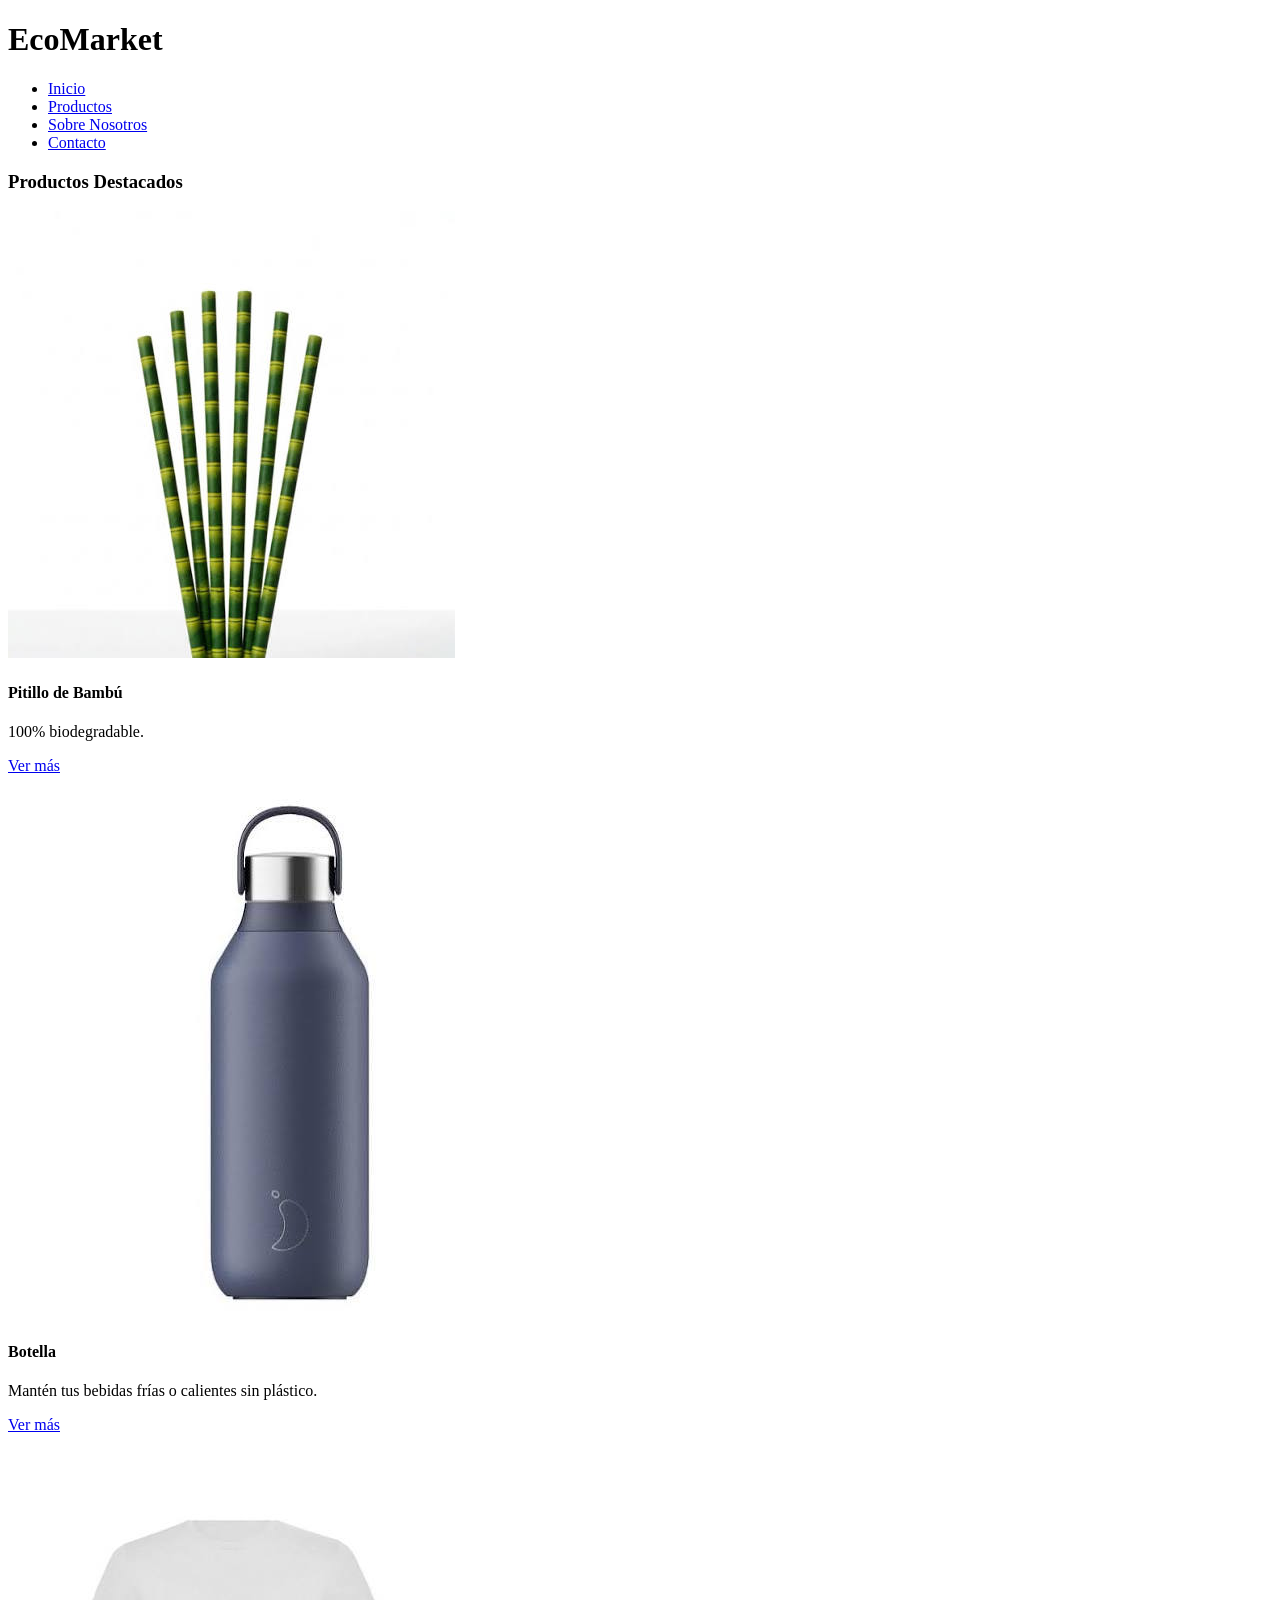
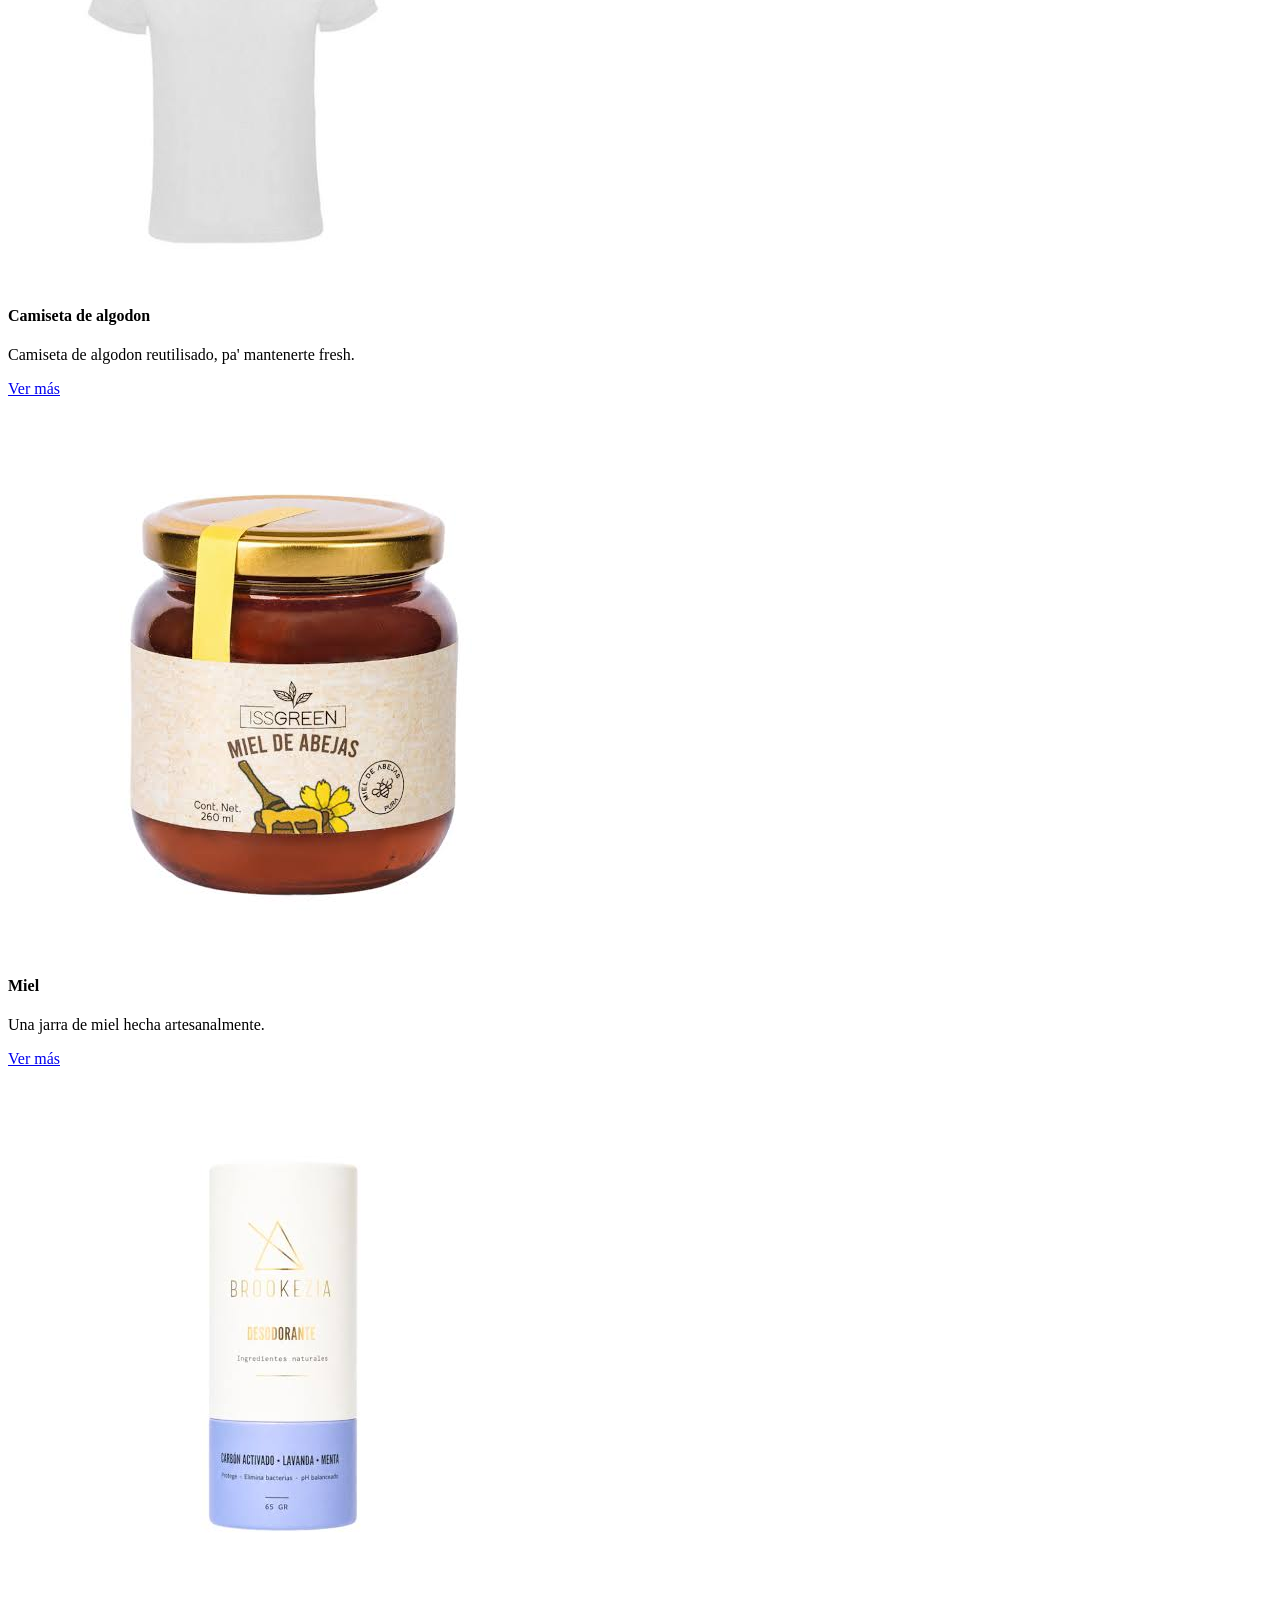
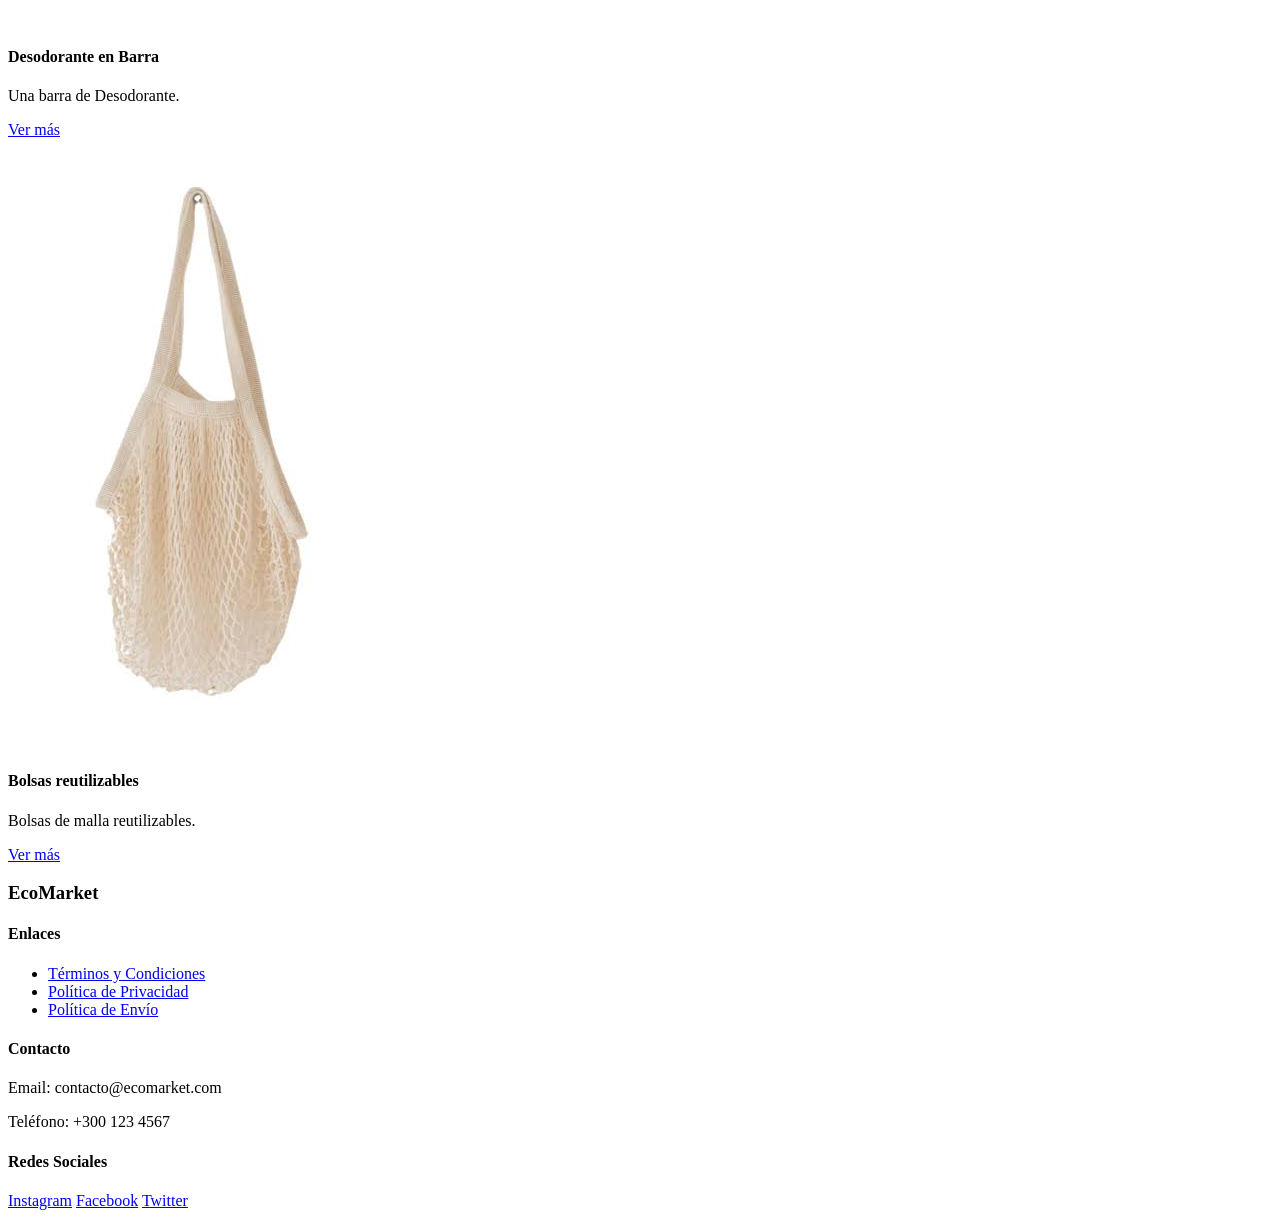
==== commit 7f5324eb: "cambiando las rutas Css a css porque de pronto ese es el problema" ====
--- a/index.html
+++ b/index.html
@@ -5,9 +5,9 @@
     <meta name="viewport" content="width=device-width, initial-scale=1.0">
     <title>Eco-market</title>
     <link rel="stylesheet" href="css/main.css">
-    <link rel="stylesheet" href="Css/layout.css">
-    <link rel="stylesheet" href="Css/animations.css">
-    <link rel="stylesheet" href="Css/components.css">
+    <link rel="stylesheet" href="css/layout.css">
+    <link rel="stylesheet" href="css/animations.css">
+    <link rel="stylesheet" href="css/components.css">
 </head>
 <body>
     <header class="site-header">
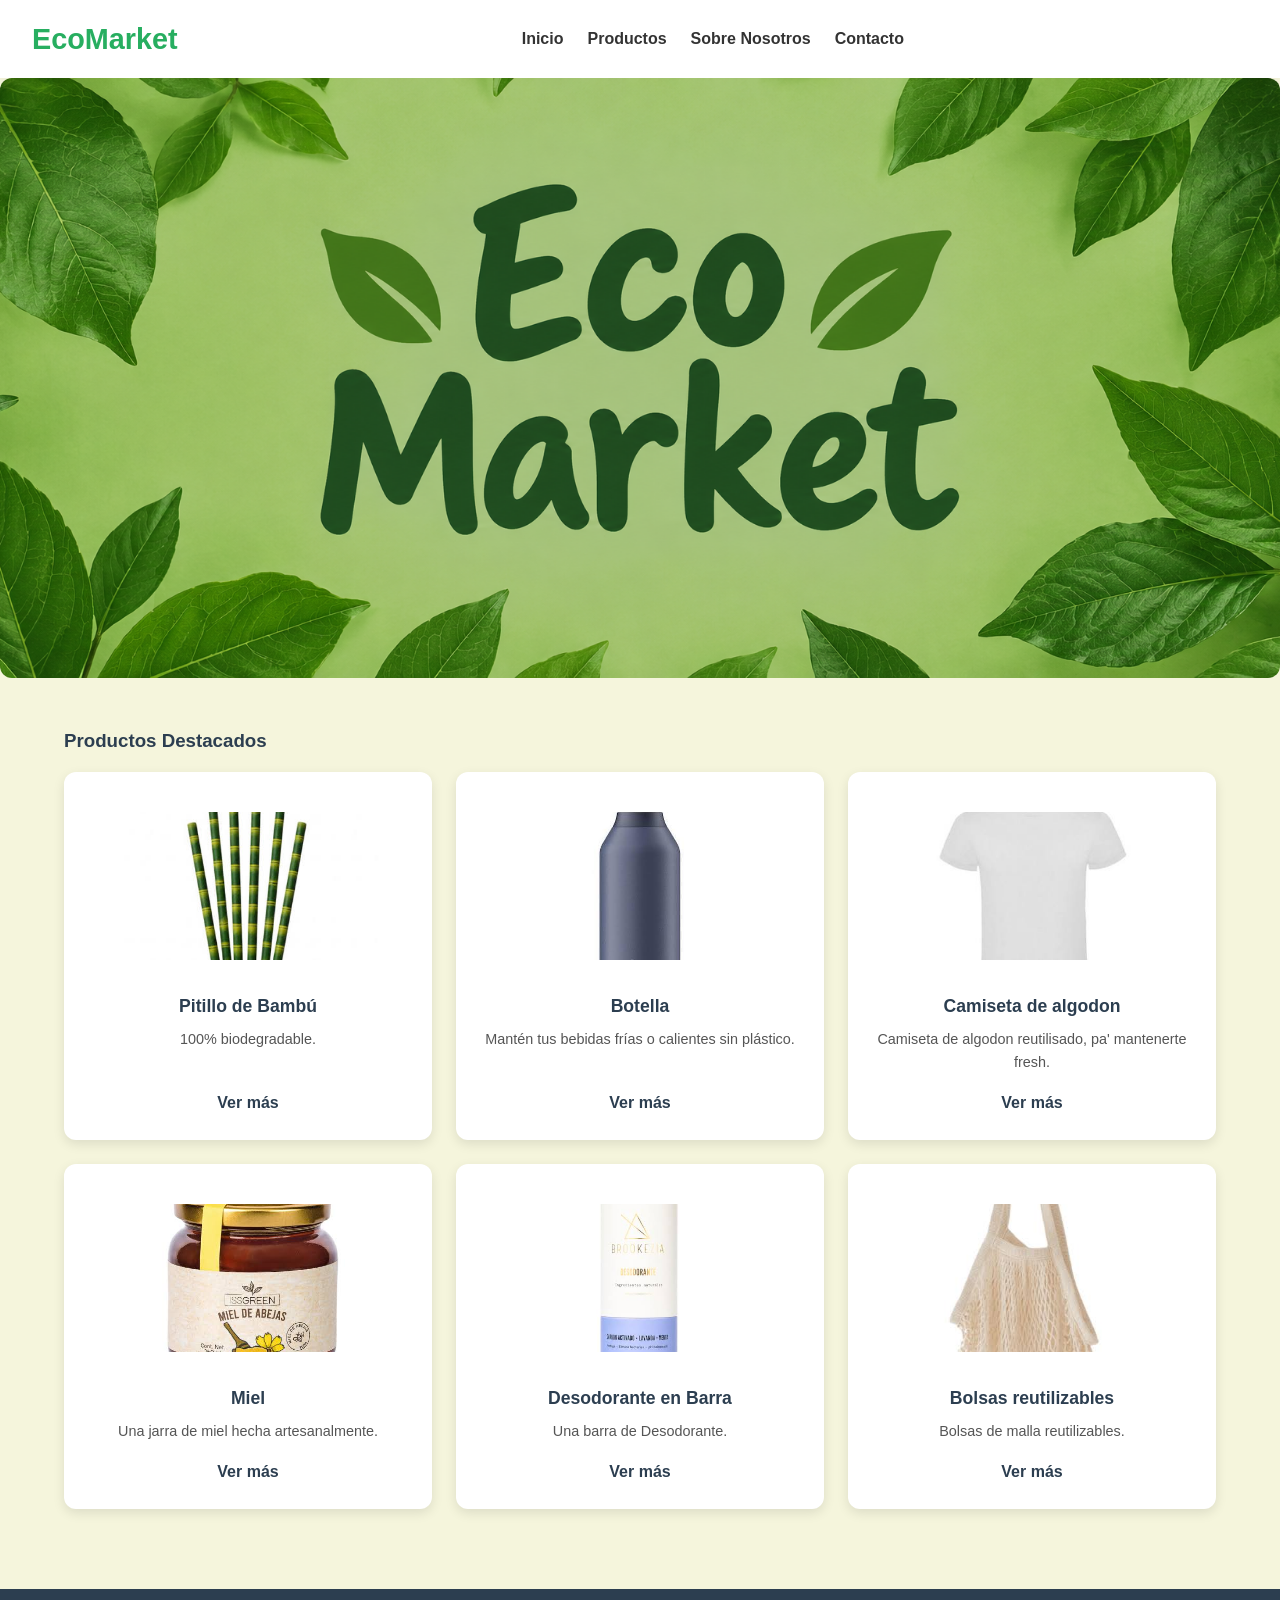
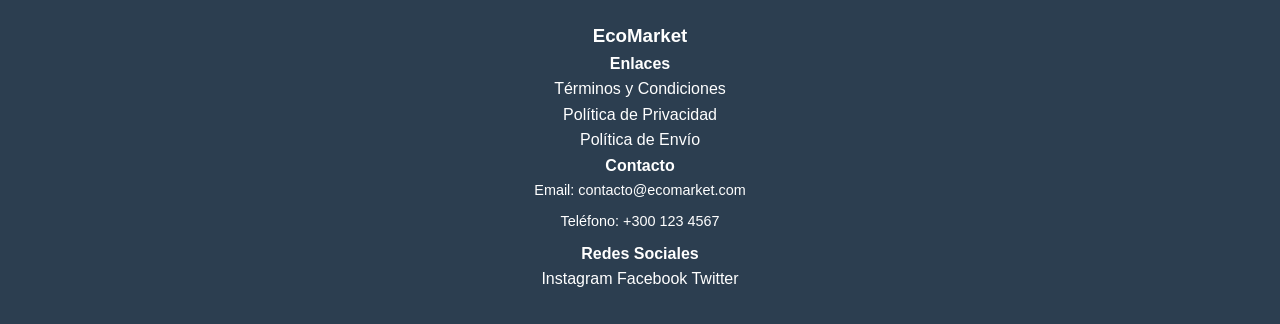
==== commit 833c59b8: "refinando la parte de soporte a celular y cambiando la ruta de css por tercera vez" ====
--- a/index.html
+++ b/index.html
@@ -4,10 +4,10 @@
     <meta charset="UTF-8">
     <meta name="viewport" content="width=device-width, initial-scale=1.0">
     <title>Eco-market</title>
-    <link rel="stylesheet" href="css/main.css">
-    <link rel="stylesheet" href="css/layout.css">
-    <link rel="stylesheet" href="css/animations.css">
-    <link rel="stylesheet" href="css/components.css">
+    <link rel="stylesheet" href="Css/main.css">
+    <link rel="stylesheet" href="Css/layout.css">
+    <link rel="stylesheet" href="Css/animations.css">
+    <link rel="stylesheet" href="Css/components.css">
 </head>
 <body>
     <header class="site-header">
--- a/Css/main.css
+++ b/Css/main.css
@@ -0,0 +1,44 @@
+/* main-Reset, variables, tipografía como se utilizara todo*/
+:root {
+  --primary-color: #2ecc71;
+  --primary-dark: #27ae60;
+  --bg-light: #f5f5dc;
+  --text-color: #2c3e50;
+  --text-muted: #7f8c8d;
+  --white: #ffffff;
+  --shadow-color: rgba(0, 0, 0, 0.1);
+  
+  
+
+  --font-family: 'Segoe UI', Tahoma, Geneva, Verdana, sans-serif;
+  --border-radius: 12px;
+  --transition-fast: 0.3s ease;
+}
+
+* {
+  margin: 0;
+  padding: 0;
+  box-sizing: border-box;
+}
+
+body {
+  font-family: var(--font-family);
+  background-color: var(--bg-light);
+  color: var(--text-color);
+  line-height: 1.6;
+}
+
+a {
+  text-decoration: none;
+  color: inherit;
+}
+
+ul {
+  list-style: none;
+}
+
+img {
+  max-width: 100%;
+  height: auto;
+  display: block;
+}
--- a/Css/layout.css
+++ b/Css/layout.css
@@ -0,0 +1,351 @@
+/* layout-Header, Footer, Grid systems*/
+/* main */
+.site-header {
+  display: flex;
+  justify-content: space-between;
+  align-items: center;
+  padding: 1rem 2rem;
+  background-color: var(--white, #ffffff);
+  box-shadow: 0 2px 8px rgba(0, 0, 0, 0.05);
+}
+
+.nav-menu ul {
+  display: flex;
+  gap: 1.5rem;
+  list-style: none; 
+  margin: 0;
+  padding: 0;
+}
+
+.nav-menu a {
+  text-decoration: none;
+  font-weight: 600;
+  color: #333333;
+}
+
+
+.main-content, 
+.featured-section {
+  max-width: 1200px;
+  margin: 0 auto;       
+  padding: 2rem;        
+}
+
+.featured-section h2, 
+.section-title {
+  font-size: 2rem;
+  font-weight: 700;
+  color: #2c3e50;
+  margin-bottom: 1.5rem;
+}
+
+
+.logo h1 {
+  color: var(--primary-dark);
+  font-size: 1.8rem;
+  font-weight: bold;
+}
+
+.nav-menu ul {
+  display: flex;
+  gap: 1.5rem;
+}
+
+
+.header-actions {
+  display: flex;
+  gap: 1rem;
+}
+
+
+
+
+.hero-banner {
+  background-image: url('../img/hero/hero.jpg'); 
+  background-size: cover; 
+  background-position: center; 
+  background-repeat: no-repeat; 
+  min-height: 600px; 
+  display: flex;
+  justify-content: center; 
+  padding: 3rem;
+  border-radius: var(--border-radius, 8px);
+  margin-bottom: 2rem; 
+}
+
+.product-card {
+  background-color: var(--white);
+  border-radius: 8px;
+  overflow: hidden; 
+  box-shadow: 0 2px 8px rgba(0, 0, 0, 0.06);
+  display: flex;
+  flex-direction: column;
+  height: 100%;
+}
+
+.product-card img {
+  max-width: 100%;
+  height: 220px; 
+  object-fit: contain; 
+  padding: 1rem;
+  background-color:var(--white)
+}
+
+.product-card-body,
+.product-card-content {
+  padding: 1.2rem;
+  display: flex;
+  flex-direction: column;
+  flex-grow: 1; 
+}
+
+.product-card h4,
+.product-card h3 {
+  font-size: 1.1rem;
+  font-weight: 700;
+  color: #2c3e50;
+  margin-bottom: 0.5rem;
+}
+
+.product-card p {
+  font-size: 0.9rem;
+  color: #555555;
+  margin-bottom: 1rem;
+  flex-grow: 1; 
+}
+
+.product-card a {
+  color: var(--text-color);
+  font-weight: 600;
+  text-decoration: none;
+}
+
+.main-content {
+  max-width: 1200px;
+  margin: 3rem auto;
+  padding: 0 1.5rem;
+}
+
+
+.filters-sidebar {
+  background-color: var(--white);
+  padding: 1.5rem;
+  border-radius: var(--border-radius);
+  box-shadow: 0 4px 12px var(--shadow-color);
+  height: fit-content;
+}
+
+.filter-group {
+  margin-bottom: 1.5rem;
+}
+
+.filter-group h4 {
+  margin-bottom: 0.5rem;
+  color: var(--primary-dark);
+}
+
+.products-grid {
+  display: grid;
+  grid-template-columns: 1fr;
+  gap: 1.5rem;
+}
+
+.pagination {
+  display: flex;
+  justify-content: center;
+  gap: 0.5rem;
+  margin-top: 3rem;
+}
+
+.page-link {
+  padding: 0.5rem 1rem;
+  background-color: var(--white);
+  border: 1px solid #ddd;
+  border-radius: 8px;
+  color: var(--text-color);
+  font-weight: 600;
+}
+
+.page-link.active,
+.page-link:hover {
+  background-color: var(--primary-color);
+  color: var(--white);
+  border-color: var(--primary-color);
+}
+.catalog-layout {
+  display: grid;
+  grid-template-columns: 260px 1fr; /* 260px para los filtros, el resto (1fr) para los productos */
+  gap: 2rem;
+  padding: 2rem;
+  align-items: start;
+  max-width: 1200px;
+  margin: 0 auto;
+}
+
+@media (min-width: 1024px) {
+  .catalog-layout {
+    grid-template-columns: 250px 1fr;
+  }
+
+  .filters-sidebar {
+    position: sticky;
+    top: 5rem;
+  }
+
+  .products-grid {
+    grid-template-columns: repeat(3, 1fr);
+  }
+}
+
+.featured-products-grid,
+.products-grid {
+  display: grid;
+  grid-template-columns: repeat(auto-fit, minmax(250px, 1fr));
+  gap: 2rem;
+  padding: 1rem 0;
+}
+
+
+/*BASE PARA CELULARES (Se aplica por defecto a pantallas pequeñas) */
+.products-grid {
+  display: grid;
+  grid-template-columns: 1fr; /* Una sola columna para que encaje perfecto en el celular */
+  gap: 1.5rem;
+}
+
+/*celulares*/
+@media (max-width: 768px) {
+  /* El header pasa a organizarse en columna para que el menú no se amontone */
+  .site-header {
+    flex-direction: column;
+    gap: 1rem;
+    padding: 1rem;
+    text-align: center;
+  }
+
+
+  .nav-menu ul {
+    flex-direction: column;
+    gap: 0.8rem;
+  }
+
+
+  .hero-banner {
+    min-height: 300px;
+    padding: 1.5rem;
+  }
+
+  /* Las tarjetas de productos se acomodan a una sola columna o se ajustan mejor */
+  .featured-products-grid,
+  .products-grid {
+    grid-template-columns: 1fr; 
+    padding: 0 1rem;
+  }
+}
+
+
+
+/* 3. ESCRITORIO / COMPUTADOR (Se activa en pantallas mayores a 1024px) */
+@media (min-width: 1024px) {
+  .products-grid {
+    grid-template-columns: repeat(3, 1fr); /* Se expande a 3 columnas */
+  }
+}
+
+@media (min-width: 1024px) {
+  .products-grid {
+    grid-template-columns: repeat(3, 1fr); /* 3 columnas en escritorio */
+  }
+}
+
+
+.site-footer {
+  background-color: var(--text-color);
+  color: var(--white);
+  text-align: center;
+  padding: 2rem 1rem;
+  margin-top: 4rem;
+}
+
+.site-footer p {
+  margin-bottom: 0.5rem;
+  font-size: 0.9rem;
+}
+
+/* Layout Sobre Nosotros */
+.about-layout {
+  max-width: 1100px;
+  margin: 0 auto;
+  padding: 2rem;
+  display: flex;
+  flex-direction: column;
+  gap: 2rem;
+}
+
+.about-block {
+  display: grid;
+  gap: 2rem;
+  align-items: center;
+}
+
+.about-block.left-image {
+  grid-template-columns: 250px 1fr;
+}
+
+.about-block.right-image {
+  grid-template-columns: 1fr 250px;
+}
+
+@media (max-width: 600px) {
+  .about-block.left-image,
+  .about-block.right-image {
+    grid-template-columns: 1fr;
+  }
+
+  .about-block.right-image .about-image-placeholder {
+    grid-row: 1;
+  }
+}
+.story-image {
+  flex: 1;
+  background-color: #f4f6f8;
+  height: 250px;
+  border-radius: 6px;
+  display: flex;
+  align-items: center;
+  justify-content: center;
+  color: #888888;
+  border: 1px dashed #cccccc;
+  font-weight: 500;
+}
+.testimonial-carousel {
+  display: flex;
+  gap: 1.5rem;
+  overflow-x: auto;
+  padding-bottom: 1rem;
+  padding: 10px 5px 15px 5px;
+  scroll-snap-type: x mandatory;
+  scrollbar-width: thin;
+}
+
+.testimonial-card {
+  flex: 0 0 320px;
+  scroll-snap-align: start;
+  background-color: #ffffff;
+  padding: 2rem;
+  border-radius: 8px;
+  border: 1px solid #e0e0e0;
+  display: flex;
+  flex-direction: column;
+  align-items: center;
+  text-align: center;
+}
+@media (max-width: 600px) {
+  .story-section {
+    flex-direction: column;
+  }
+  .story-image {
+    width: 100%;
+    height: 180px;
+  }
+}
--- a/Css/animations.css
+++ b/Css/animations.css
@@ -0,0 +1,45 @@
+.btn-details:hover {
+  background-color: var(--primary-dark);
+  color: var(--white);
+}
+.filter-label {
+    transition: background-color 0.2s ease, color 0.2s ease;
+}
+/* animaciones contacto*/
+.btn-submit {
+  transition: background-color 0.3s ease, transform 0.2s ease;
+}
+
+.nav-menu a.active,
+.nav-menu a:hover {
+  color: var(--primary-dark);
+}
+
+.btn-submit:hover {
+  background-color: var(--primarly-dark);
+  transform: translateY(-2px);
+}
+
+.form-input:not(:placeholder-shown),
+.form-textarea:not(:placeholder-shown) {
+  border-color: #d32f2f; /* Rojo */
+  box-shadow: 0 0 0 3px rgba(211, 47, 47, 0.1); 
+}
+
+.form-input:focus:valid {
+  outline: none;
+  border-color: var(--primary-color);
+  box-shadow: 0 0 0 3px rgba(46, 125, 50, 0.15);
+}
+.principle-card,
+.testimonial-card,
+.story-section {
+  transition: transform 0.3s ease, box-shadow 0.3s ease;
+}
+
+.principle-card:hover,
+.testimonial-card:hover,
+.story-section:hover {
+  transform: translateY(-5px);
+  box-shadow: 0 8px 20px rgba(0, 0, 0, 0.08);
+}
--- a/Css/components.css
+++ b/Css/components.css
@@ -0,0 +1,245 @@
+/* components */
+
+.hero-banner-principal {
+  background-image: url('../img/hero/hero.jpg'); 
+  background-size: cover; 
+  background-position: center; 
+  background-repeat: no-repeat; 
+  min-height: 600px; 
+  display: flex;
+  justify-content: center; 
+  padding: 3rem;
+  border-radius: var(--border-radius, 8px);
+  margin-bottom: 2rem; 
+}
+
+.product-card {
+  background-color: var(--white);
+  border-radius: var(--border-radius);
+  padding: 1.5rem;
+  text-align: center;
+  box-shadow: 0 4px 12px var(--shadow-color);
+  
+
+  display: flex;
+  flex-direction: column;
+  justify-content: space-between;
+  position: relative; 
+  
+  transition: transform var(--transition-fast), box-shadow var(--transition-fast);
+}
+
+.product-card img {
+  border-radius: calc(var(--border-radius) - 4px);
+  height: 180px;
+  object-fit: cover;
+  margin-bottom: 1rem;
+}
+
+.product-card h4 {
+  font-size: 1.1rem;
+  margin-bottom: 0.5rem;
+  color: var(--text-color);
+}
+
+.product-price {
+  font-weight: bold;
+  color: var(--primary-dark);
+  font-size: 1.1rem;
+  margin-bottom: 1rem;
+}
+
+
+.btn-details {
+  display: inline-block;
+  background-color: transparent;
+  color: var(--primary-dark);
+  border: 2px solid var(--primary-dark);
+  padding: 0.5rem 1.2rem;
+  font-weight: 600;
+  border-radius: 20px;
+  transition: all var(--transition-fast);
+}
+
+
+
+/* Ocultar los inputs de radio técnicos */
+.hidden-radio {
+  display: none;
+}
+
+
+.filter-label {
+  display: block;
+  padding: 0.6rem 1rem;
+  margin-bottom: 0.4rem;
+  background-color: #f4f6f8;
+  border-radius: 4px;
+  cursor: pointer;
+  font-weight: 500;
+}
+
+.filter-label:hover {
+  background-color: #e0e0e0;
+}
+
+#cat-todos:checked ~ .filters-sidebar label[for="cat-todos"],
+#cat-cuidado:checked ~ .filters-sidebar label[for="cat-cuidado"],
+#cat-hogar:checked ~ .filters-sidebar label[for="cat-hogar"], 
+#cat-alimento:checked ~ .filters-sidebar label[for="cat-alimento"], 
+#cat-moda:checked ~ .filters-sidebar label[for="cat-moda"] {
+  background-color: var(--primary-dark);
+  color: var(--white);
+  font-weight: 600;
+}
+
+#cat-cuidado:checked ~ .catalog-section .products-grid .product-card:not(.item-cuidado) {
+  display: none;
+}
+
+#cat-hogar:checked ~ .catalog-section .products-grid .product-card:not(.item-hogar) {
+  display: none;
+}
+
+#cat-alimento:checked ~ .catalog-section .products-grid .product-card:not(.item-alimento) {
+  display: none;
+}
+
+#cat-moda:checked ~ .catalog-section .products-grid .product-card:not(.item-moda) {
+  display: none;
+}
+
+/* contacto*/
+/* Tarjeta principal */
+.contact-form-card {
+  background-color: #ffffff;
+  padding: 2.5rem;
+  border: 1px solid #e0e0e0;
+}
+
+/* components sobre nosostros*/
+.hero-banner {
+  background-image: url('../img/hero/hero-sobre-nosotros.jpg'); 
+  background-size: cover; 
+  background-position: center; 
+  background-repeat: no-repeat; 
+  
+
+  min-height: 600px; 
+
+  display: flex;
+  justify-content: center; 
+  align-items: center; 
+  padding: 3rem;
+  border-radius: var(--border-radius, 8px);
+  margin-bottom: 2rem; 
+}
+
+.hero-content,.hero-content h3 {
+
+  text-align: center;
+  max-width: 600px; 
+  color: var(--text-color); 
+  font-size: 3.5rem; 
+  margin-bottom: 5.5rem; 
+  font-weight: 700;
+}
+
+
+
+.contact-form-card h2 {
+  font-size: 1.8rem;
+  margin-bottom: 1.5rem;
+  color: #2c3e50;
+}
+
+.form-group {
+  margin-bottom: 1.5rem;
+}
+
+.form-group label {
+  display: block;
+  margin-bottom: 0.5rem;
+  font-weight: 600;
+  color: #333333;
+}
+
+.form-input {
+  width: 100%;
+  padding: 0.75rem;
+  border: 1px solid #cccccc;
+  border-radius: 6px;
+  font-size: 0.95rem;
+  box-sizing: border-box;
+}
+
+.form-input:focus {
+  outline: none;
+  border-color: #2e7d32;
+  box-shadow: 0 0 0 3px rgba(46, 125, 50, 0.15);
+}
+
+.form-textarea {
+  resize: vertical;
+  min-height: 120px;
+}
+.btn-submit {
+  background-color: var(--primary-color);
+  color: var(--white);
+  padding: 0.8rem;
+  border-radius: 6px;
+  border: none;
+}
+
+.info-card {
+  background-color: var(--white);
+  padding: 1.5rem;
+  border: 1px solid #e0e0e0;
+  border-radius: 8px;
+  box-shadow: 0 2px 8px var(--shadow-color);
+}
+
+.info-card h3 {
+  font-size: 1.1rem;
+  color: #333333;
+  margin-bottom: 0.5rem;
+}
+
+.info-highlight {
+  font-size: 1.2rem;
+  font-weight: bold;
+  color: var(--primary-dark);
+}
+.about-hero-card h2 {
+  font-size: 2.2rem;
+  color: #2c3e50;
+  margin-bottom: 0.5rem;
+}
+
+.about-tagline {
+  font-size: 1.1rem;
+  color: #666666;
+  margin: 0;
+}
+
+
+.about-block {
+  background-color: #ffffff;
+  padding: 2rem;
+  border: 5px solid #e0e0e0;
+  border-radius: 8px;
+  box-shadow: 0 2px 8px rgba(0, 0, 0, 0.04);
+}
+
+
+
+.about-text-content p {
+  line-height: 1.6;
+  color: #444444;
+  margin-bottom: 1rem;
+  font-size: 0.95rem;
+}
+
+.about-text-content p:last-child {
+  margin-bottom: 0;
+}
